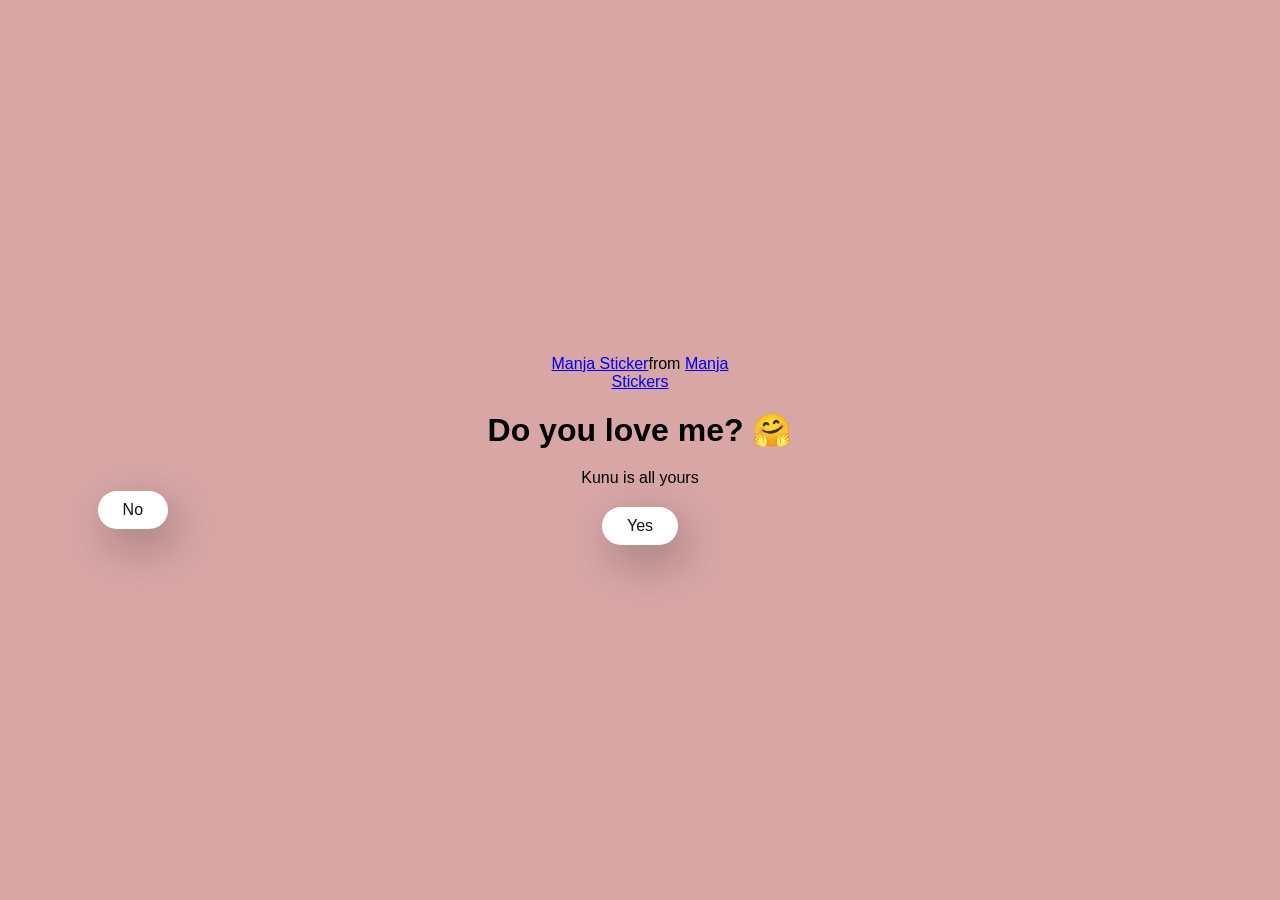
==== index.html @ b675272f "first commit" ====
<!DOCTYPE html>
<html lang="en">

<head>
  <meta charset="UTF-8" />
  <meta name="viewport" content="width=device-width, initial-scale=1.0" />
  <title>Proposed Her</title>

  <link rel="stylesheet" href="./style.css" />
</head>

<body>
  <div class="container">
    <div class="tenor-gif-embed" data-postid="22885016" data-share-method="host" data-aspect-ratio="1.04918"
      data-width="100%">
      <a href="https://tenor.com/view/manja-gif-22885016">Manja Sticker</a>from
      <a href="https://tenor.com/search/manja-stickers">Manja Stickers</a>
    </div>
    
    <script type="text/javascript" async src="https://tenor.com/embed.js"></script>
    <h1>Do you love me? 🤗</h1>
    <p>Kunu is all yours</p>

    <div class="btn">
      <a href="yes.html">Yes</a>
      <a href="#" id="move-random">No</a>
    </div>
  </div>

  <script src="./script.js"></script>
</body>

</html>
---- style.css ----
* {
    margin: 0;
    padding: 0;
    box-sizing: border-box;
    font-family: sans-serif;
  }
  
  body {
    width: 100%;
    min-height: 100vh;
    display: flex;
    justify-content: center;
    align-items: center;
    background-color: #d9a6a6;
  }
  
  .container {
    display: flex;
    flex-direction: column;
    text-align: center;
    align-items: center;
    gap: 20px;
    max-width: 500px;
    margin: 20px;
  }
  
  .container .tenor-gif-embed {
    max-width: 200px;
  }
  
  .container .btn {
    display: flex;
    gap: 25px;
    position: relative;
    z-index: 1;
  }
  
  .btn a {
    text-decoration: none;
    color: #111;
    background: #fff;
    padding: 10px 25px;
    border-radius: 66px;
    box-shadow: 0.5rem 1rem 3rem hsl(0, 0%, 0%, 0.3);
    transition: all 0.15s ease;
    user-select: none;
  }

  #move-random {
    position: fixed;
    z-index: 999;
    cursor: not-allowed;
    pointer-events: auto;
  }
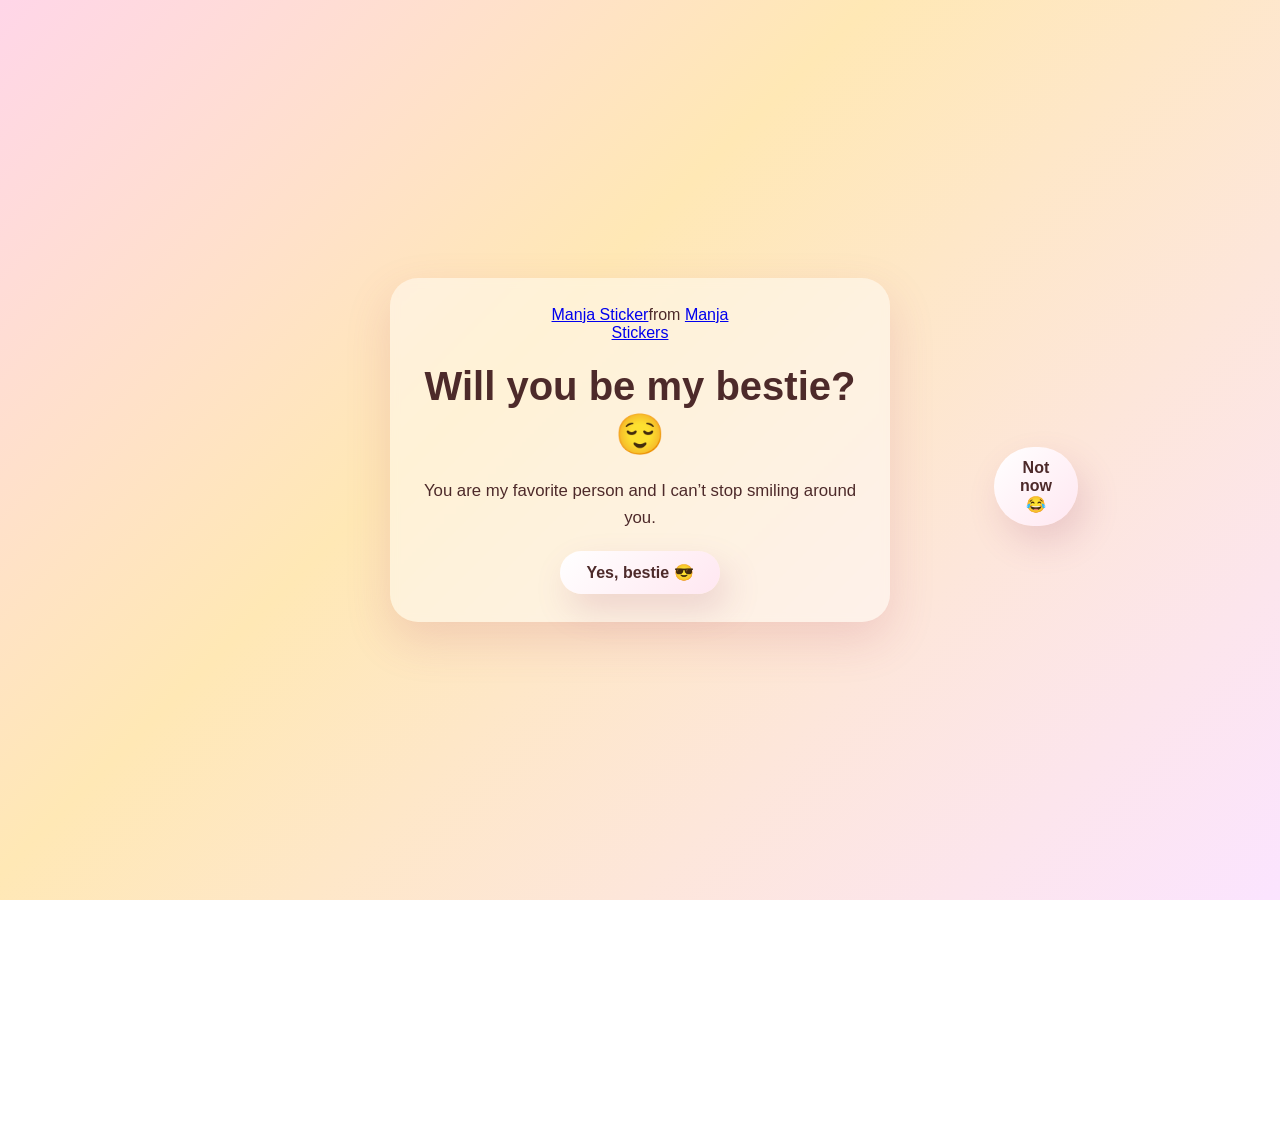
==== commit 2247d67e: "Update romantic page" ====
--- a/index.html
+++ b/index.html
@@ -18,12 +18,12 @@
     </div>
     
     <script type="text/javascript" async src="https://tenor.com/embed.js"></script>
-    <h1>Do you love me? 🤗</h1>
-    <p>Kunu is all yours</p>
+    <h1>Will you be my bestie? 😌</h1>
+    <p>You are my favorite person and I can’t stop smiling around you.</p>
 
     <div class="btn">
-      <a href="yes.html">Yes</a>
-      <a href="#" id="move-random">No</a>
+      <a href="yes.html">Yes, bestie 😎</a>
+      <a href="#" id="move-random">Not now 😂</a>
     </div>
   </div>
 
--- a/style.css
+++ b/style.css
@@ -12,7 +12,8 @@
     display: flex;
     justify-content: center;
     align-items: center;
-    background-color: #d9a6a6;
+    background: linear-gradient(135deg, #ffd6e8 0%, #ffe8b5 40%, #fbe4ff 100%);
+    color: #4d2a2a;
   }
   
   .container {
@@ -23,10 +24,25 @@
     gap: 20px;
     max-width: 500px;
     margin: 20px;
+    background: rgba(255, 255, 255, 0.45);
+    padding: 28px 22px;
+    border-radius: 28px;
+    box-shadow: 0 18px 45px rgba(184, 80, 110, 0.18);
+    backdrop-filter: blur(4px);
   }
   
   .container .tenor-gif-embed {
-    max-width: 200px;
+    max-width: 220px;
+  }
+  
+  .container h1 {
+    font-size: clamp(2rem, 4vw, 2.5rem);
+    line-height: 1.2;
+  }
+
+  .container p {
+    font-size: 1.05rem;
+    line-height: 1.6;
   }
   
   .container .btn {
@@ -34,17 +50,24 @@
     gap: 25px;
     position: relative;
     z-index: 1;
+    flex-wrap: wrap;
+    justify-content: center;
   }
   
   .btn a {
     text-decoration: none;
-    color: #111;
-    background: #fff;
-    padding: 10px 25px;
-    border-radius: 66px;
-    box-shadow: 0.5rem 1rem 3rem hsl(0, 0%, 0%, 0.3);
-    transition: all 0.15s ease;
+    color: #4d2a2a;
+    background: linear-gradient(135deg, #ffffff, #ffe7f1);
+    padding: 12px 26px;
+    border-radius: 999px;
+    box-shadow: 0.5rem 1rem 2.2rem rgba(163, 84, 120, 0.2);
+    transition: transform 0.2s ease, box-shadow 0.2s ease;
     user-select: none;
+    font-weight: 600;
+  }
+
+  .btn a:hover {
+    transform: translateY(-2px) scale(1.02);
   }
 
   #move-random {
